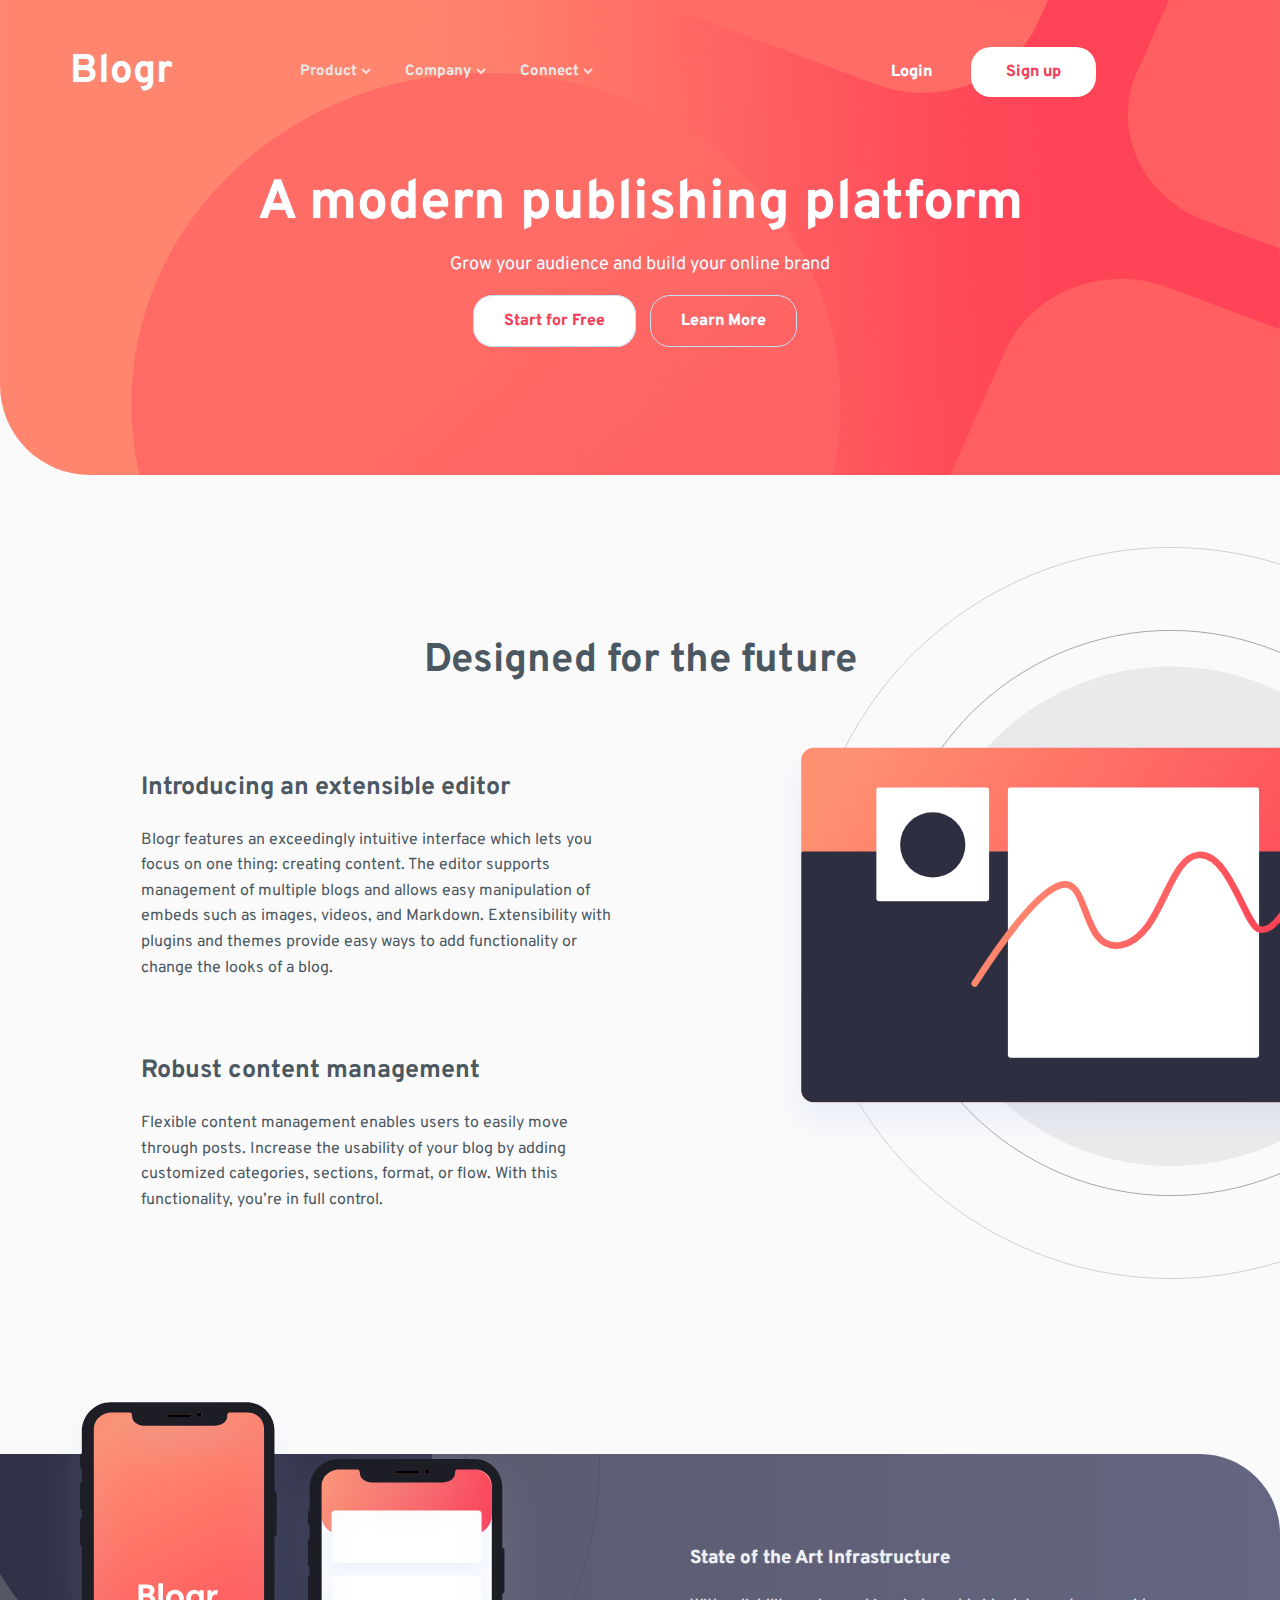
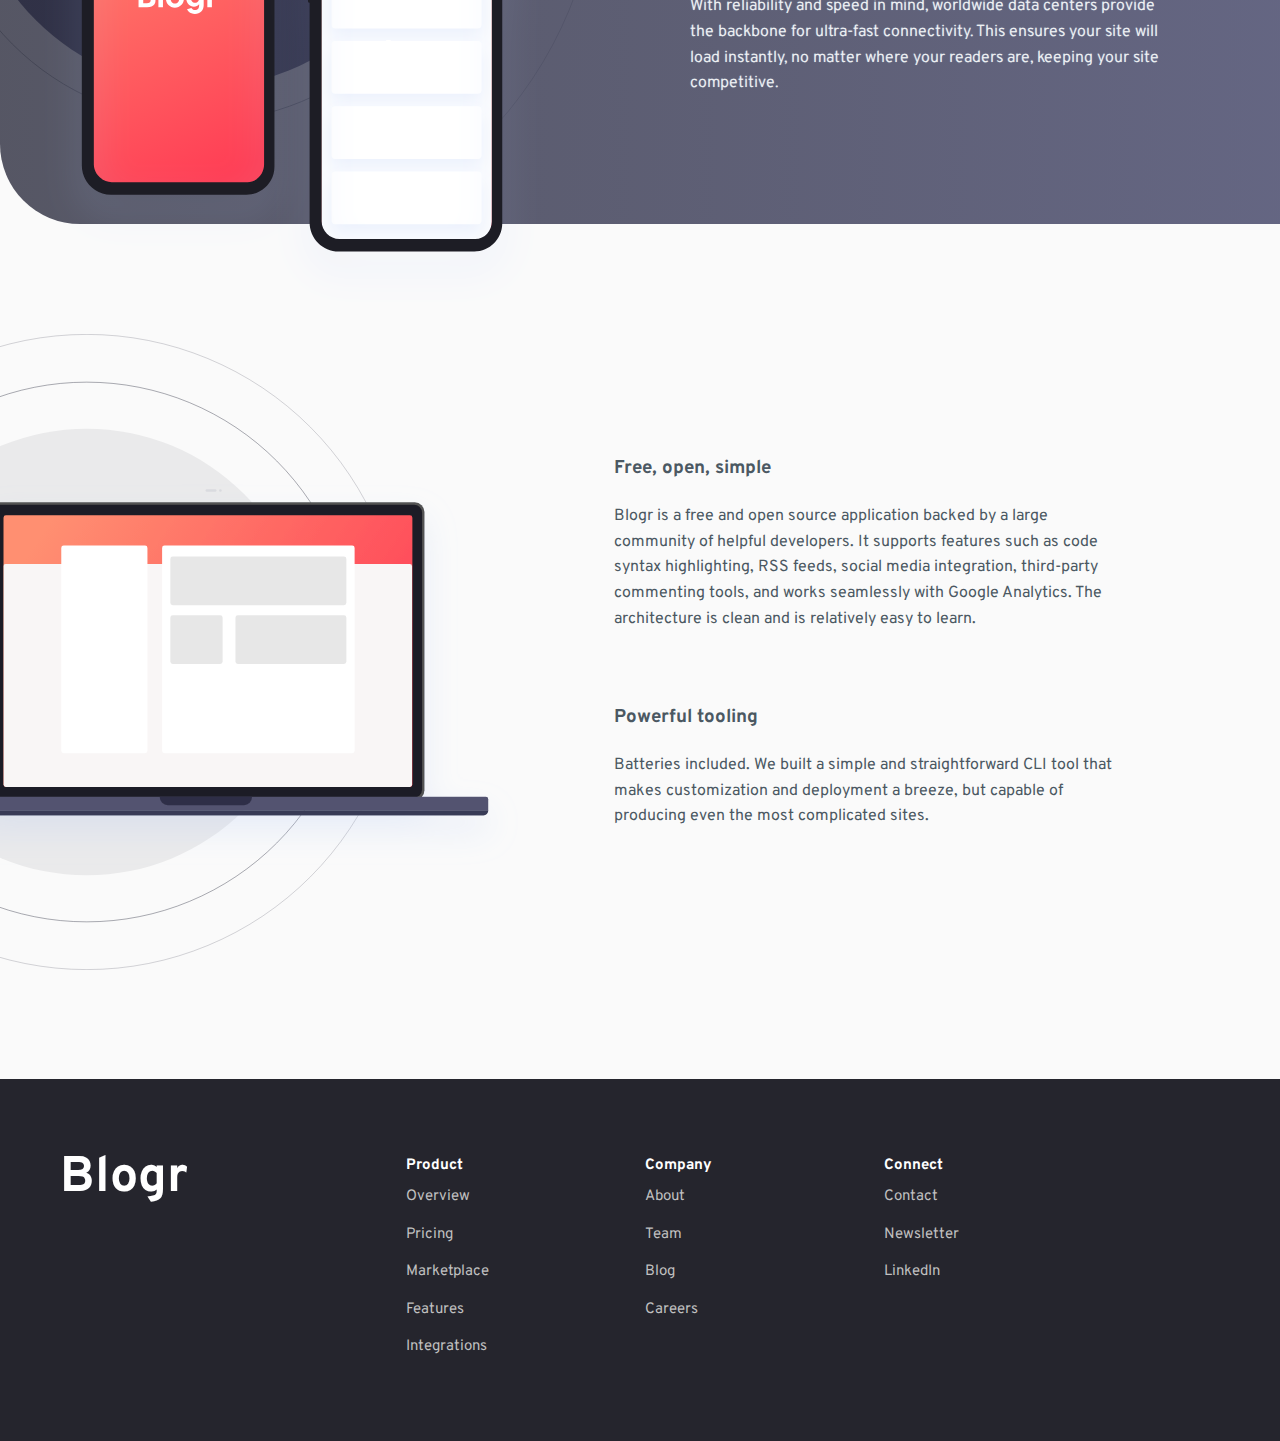
==== index.html @ d21090df "Initial commit" ====
<!DOCTYPE html>
<html lang="en">
<head>
    <link rel="stylesheet" href="stylesheet.css">
    <link rel="preconnect" href="https://fonts.gstatic.com">
    <link href="https://fonts.googleapis.com/css2?family=Overpass:wght@300&display=swap"
     rel="stylesheet">
     <script src="script.js" defer></script>
    <meta charset="UTF-8">
    <meta name="viewport" content="width=device-width, initial-scale=1.0">
    <meta http-equiv="X-UA-Compatible" content="ie=edge">
    <title>Frontend Mentor | [Blogr]</title>
</head>
<body>
    <header>
        <div class="navbar">
            <div class="blogname">Blogr</div>
            <a class="toggle-button">
                <span></span>
                <span></span>
                <span></span>
            </a>
            <!--<img alt="opening menu icon" src="gallery/menu symbol.png"
             class="open-menu" width=80 height=80>
            <img alt="opening menu icon" src="gallery/close-menu bar.png"
             id="close" width=80 height=80>-->
             <div class="nav-logs">
                <nav id="dropdown-mob">
                    <div class="dropdown">
                        <div class="dropbtn">Product
                            <img class="imgrot1" src="gallery/icon-arrow-light.svg">
                            <img class="imgrot2" src="gallery/icon-arrow-dark.svg">
                        </div>
                        <div class="dropdown-content">
                            <a href="#" class="two">Overview</a>
                            <a href="#">Pricing</a>
                            <a href="#">Marketplace</a>
                            <a href="#">Features</a>
                            <a href="#" class="one">Integrations</a>
                        </div>
                    </div>
                    <div class="dropdown">
                        <div class="dropbtn">Company
                            <img class="imgrot1" src="gallery/icon-arrow-light.svg">
                            <img class="imgrot2" src="gallery/icon-arrow-dark.svg">
                        </div>
                        <div class="dropdown-content">
                            <a href="#" class="two">About</a>
                            <a href="#">Team</a>
                            <a href="#">Blog</a>
                            <a href="#" class="one">Careers</a>
                        </div>
                    </div>
                    <div class="dropdown">
                        <div class="dropbtn">Connect
                            <img class="imgrot1" src="gallery/icon-arrow-light.svg">
                            <img class="imgrot2" src="gallery/icon-arrow-dark.svg">
                        </div>
                        <div class="dropdown-content">
                            <a href="#" class="two">Contact</a>
                            <a href="#">Newsletter</a>
                            <a href="#" class="one">LinkedIn</a>
                        </div>
                    </div>
                </nav>
                <div id="dropdown-mob" class="logs">
                    <a id="login" href="#" id="signup">Login</a>
                    <a id="signup" href="#">Sign up</a>
                </div>
        </div>
        </div>
        <div class="expl">
            <h1>A modern </h1> <h1>publishing platform</h1>
            <p>Grow your audience and build your online brand</p>
        </div>
        <div class="concern">
            <a class="left" href="#">Start for Free</a>
            <a class="right" href="#">Learn More</a>
        </div>
    </header>
    <main>
       <section class="sec-one">
            <h2>Designed for the future</h2>
            <div class="body">
                <div class="right">
                    <img id="desktop" alt="illustration editor photo"
                    src="gallery/illustration-editor-desktop.svg">
                    <img id="phone" alt="illustration editor photo"
                        src="gallery/illustration-editor-mobile.svg">
                </div>
                <div class="left">
                    <h3>Introducing an extensible editor</h3>
                    <p>Blogr features an exceedingly intuitive interface which lets
                        you focus on one thing: creating content. The editor 
                        supports management of multiple blogs and allows easy 
                        manipulation of embeds such as images, videos, and 
                        Markdown. Extensibility with plugins and themes provide 
                        easy ways to add functionality or change the looks of a 
                        blog.
                    </p>
                    <h3>Robust content management</h3>
                    <p>Flexible content management enables users to easily move 
                        through posts. Increase the usability of your blog by 
                        adding customized categories, sections, format, or flow.
                        With this functionality, you’re in full control.
                    </p>
                </div>
                <div style="clear:both"></div>
            </div>
        </section>

        <section class="sec-background">
        <div class="sec-two">
            <div class="left" >
                <img src="gallery/illustration-phones.svg" 
                alt="phone images">
            </div>
            <div class="right">
                <h3>State of the Art Infrastructure</h3>
                <p>With reliability and speed in mind, worldwide data centers 
                    provide the backbone for ultra-fast connectivity. 
                    This ensures your site will load instantly, no matter where your 
                    readers are, keeping your site competitive.
                </p>
            </div>
        </div>
        </section>

        <section class="sec-three">
            <h2></h2>
            <div class="body">
                <div class="left">
                        <img id="desktop" alt="illustration photo"
                        src="gallery/illustration-laptop-desktop.svg">
                        <img id="mobile" alt="illustration photo"
                        src="gallery/illustration-laptop-mobile.svg">
                </div>
                <div class="right">
                    <h3>Free, open, simple</h3>
                    <p>Blogr is a free and open source application backed by a large
                        community of helpful developers. It supports features such
                        as code syntax highlighting, RSS feeds, social media 
                        integration, third-party commenting tools, and works seamlessly 
                        with Google Analytics. The architecture is clean and is 
                        relatively easy to learn.
                    </p><br><br>
                    <h3>Powerful tooling</h3>
                    <p>Batteries included. We built a simple and straightforward CLI 
                        tool that makes customization and deployment a breeze, but 
                        capable of producing even the most complicated sites.
                    </p>
                </div>
            </div>
        </section>
    </main>
    <footer>
        <div class="blogname">Blogr</div>
        <div class="nav">
            <div class="left">
                <h4>Product</h4>
                <ul>
                    <a href="#"><li>Overview</li></a>
                    <a href="#"><li>Pricing</li></a>
                    <a href="#"><li>Marketplace</li></a>
                    <a href="#"><li>Features</li></a>
                    <a href="#"><li>Integrations</li></a>
                </ul>
            </div>
            <div class="middle">
                <h4>Company</h4>
                <ul>
                    <a href="#"><li>About</li></a>
                    <a href="#"><li>Team</li></a>
                    <a href="#"><li>Blog</li></a>
                    <a href="#"><li>Careers</li></a>
                </ul>
            </div>
            <div class="right">
                <h4>Connect</h4>
                <ul>
                    <a href="#"><li>Contact</li></a>
                    <a href="#"><li>Newsletter</li></a>
                    <a href="#"><li>LinkedIn</li></a>
                </ul>
            </div>
        </div>
    </footer>
</body>
</html>
---- stylesheet.css ----
@import url('https://fonts.googleapis.com/css2?family=Overpass:wght@300&display=swap');


/*all document especially desktop type*/

/*general style*/
*{
    box-sizing: border-box;
    padding: 0;
    margin: 0;
    overflow: visible
}
a{
    text-decoration: none;
    color: white;
}
body{
    font-family: 'Overpass', sans-serif;
    color: hsl(207, 13%, 34%);
    font-size: 16px;
    line-height: 1.6;
    width: 100%;
    background:#fafafa;
}
ul {
    list-style-type: none;
}
h1, h2{
    font-weight: 700;
    line-height: 1.3;
    margin: 10px 0;
}

/*header style--destkop*/
header {
    background: url(gallery/Background_top.png);
    background-size: 100% 100%;
    background-repeat: no-repeat;
    color: hsl(0, 0%, 100%);
    border-radius: 0 0 0 90px;
    font-weight: 700;
    padding: 40px;
    text-shadow: 0px 0.4px 1px hsl(208, 49%, 80%);
}
.navbar{
    display: grid;
    grid-template-columns: 20% 80%;
    justify-content: space-between;
}
    .navbar .blogname{
        font-weight: 700;
        font-size: 40px;
        margin-left:30px;
    }

    .navbar .nav-logs{
        display: grid;
        grid-template-columns: 60% 40%;
        justify-content: space-between;
    }
    .navbar .logs{
        margin-top: 20px;
        width: fit-content;
        height: fit-content;
    }
    .navbar .logs a{
        border-radius: 20px;
        border-radius: 20px;
        padding: 15px 35px;
    }
    .navbar .logs #signup{
        color: hsl(353, 100%, 62%);
        background: hsl(0, 0%, 100%);
    }
    .navbar .logs #signup:hover {
        color: hsl(0, 0%, 100%);
        background:#fe7c86;
    }
    /*drop down of header nav */
    .dropbtn {
        color: rgb(233, 233, 233);
        padding: 20px 10px 0 10px;
        font-size: 15px;
        border: none;
        cursor: pointer;
        font-family: 'Overpass', sans-serif;
      }
      .dropdown:hover{
          text-decoration: underline 2px white;
       }
      .dropdown {
        position: relative;
        display: inline-block;
        text-shadow: none;
        padding: 0 0 30px 10px;
      }
      .dropbtn .imgrot1{
          display: inline;
      }
      .dropbtn .imgrot2{
          display: none;
      }
      .dropdown .one{
          padding-bottom: 20px;
      }
      .dropdown .two{
          padding-top: 20px;
      }
      .dropdown-content {
        font-family: 'Overpass', sans-serif;
        display: none;
        position: absolute;
        font-size: 15px;
        background-color: #f9f9f9;
        width: 150px;
        border-radius: 3px;
        box-shadow: 0px 8px 16px 0px rgba(0,0,0,0.2);
        z-index: 1;
      }
      .dropdown-content a {
        color: hsl(208, 49%, 24%);
        padding: 0 30px;
        text-decoration: none;
        display: block;
      }
      .dropdown-content a:hover {
          border-radius: 3px;
          font-weight: 700;
          color: black;
        }
      .dropdown:hover .dropdown-content {
        display: block;
      }
      .dropdown:hover .imgrot1{
          transform: rotate(180deg);
          display: inline;
      }

      /*code of toogle-button*/
    .toggle-button{
        position: absolute;
        top: 2.5rem;
        right: 2rem;
        width: 40px;
        height: 25px;
        display: none;
        flex-direction: column;
        justify-content: space-between;
    }
    .toggle-button span{
        width: 100%;
        height: 3px;
        background: white;
        border-radius: 10px;
    }

      /*continous of header style*/
      .expl{
          text-align: center;
          margin-top: 55px;
      }
    header .expl h1{
        font-size: 55px;
        font-weight: bold;
        padding: 10px 0;
        display: inline;
    }
    header .expl p{
        font-weight: 300;
        font-size: 18px;
        padding: 10px 0;
    }
    header .concern {
        text-align: center;
        margin-bottom: 100px;
        margin-top:20px;
    }
    header .concern .left{
        color:  hsl(353, 100%, 62%);
        padding: 15px 30px;
        border-radius: 20px;
        background: hsl(0, 0%, 100%);
        border: hsl(208, 76%, 87%) 1px solid;
    }
    header .concern .right{
        color: hsl(0, 0%, 100%);
        padding: 15px 30px;
        border-radius: 20px;
        background: transparent;
        margin: 20px 10px;
        border: hsl(208, 76%, 87%) 1px solid;
    }
    header .concern .left:hover{
      color: hsl(0, 0%, 100%);
      background:#fe7c86;
    }
    header .concern .right:hover{
      color:#fe7c86;
      background: hsl(0, 0%, 100%);
    }
    header .navbar img{
        display: none;
    }


    /*main part--desktop*/

    main{
        font-size: 16px;
        background-color:#fafafa;
    }

    /*section one style desktop*/

    .sec-one {
        margin: 0 auto 50px auto;
    }
    .sec-one h2{
        text-align: center;
        font-size: 40px;
        position: relative;
        top:150px;
    }
    .sec-one .body{
        overflow: hidden;
    }
    .sec-one .left{
        width: 60%;
        float: left;
        padding: 11%;
        margin: 60px auto auto auto;
    }
    .sec-one .left h3{
        font-size: 25px;
        padding: 20px 0; 
    }
    .sec-one .left p{
        padding-bottom: 50px;
    }
    .sec-one .right{
        width:40%;
        float: right;
    }
    .sec-one .right #phone{
        display: none;
    }
    .sec-one .right #desktop{
        width: 150%;
    }


    /*section two desktop*/

    .sec-background{
        background: url(gallery/bg-pattern-circles.svg) no-repeat left bottom;
        background-size:800px;
        background-position-x: -200px;
        background-position-y: -400px;
        border-radius: 0 80px 0 80px;
    }
    .sec-two{
        display: grid;
        grid-template-columns: 50% 50%;
        background:linear-gradient(90deg, hsl(237, 17%, 21%, 0.8), hsl(237, 23%, 32%,0.8)) ;
        color: rgb(241, 241, 241);
        text-shadow: 0px 0.4px 1px hsl(208, 49%, 80%);
        height: 370px;
        border-radius: 0 80px 0 80px;
    }
    .sec-two .left{
        margin: 0 auto;
    }
    .sec-two .right{
        margin: 50px auto;
        padding: 30px 100px 30px 50px;
    }
    .sec-two .right h3{
        padding: 10px 10px 10px 0;
    }
    .sec-two .right p{
        padding: 10px 10px 10px 0;
        font-weight: 300;
    }
    .sec-two .left img{
        width: 90%;
        min-width: 300px;
        position: relative;
        top:-70px;
    }
    
    /*main section three*/
    /*desktop*/

    .sec-three .body{
        display: grid;
        grid-template-columns: 30% 60%;
        z-index: 0;
        padding: 100px 0;
    }    
    .sec-three h3{
        padding:20px 0;
        font-weight: 700;
    }
    .sec-three .right{
        margin: 8% 25%;
        padding: 5%;
        width: 75%;
        z-index: 1;
    }
    .sec-three .left #desktop{
        position: relative;
        left: -230px;
        width:205%;
        min-width: 650px;
    }
    .sec-three .left #mobile{
        display: none;
    }


    /*footer style on desktop version*/
    footer{
        background: hsl(240, 10%, 16%);
        color: white;
        display: grid;
        grid-template-columns: 20% 70%;
        text-align: left;
    }

    footer .blogname{
        font-size:50px;
        font-weight:700 ;
        padding:30px;
        margin:30px;
    }     
    footer .nav{
        display: grid;
        grid-template-columns: 30% 30% 30%;
        margin: 50px;
    }   
    footer .nav div{
        padding: 25px 100px;
        font-size:15px;
    }
    footer .nav a{
        color: rgb(192, 192, 192);
        line-height: 2.5em;
    }

    footer .nav a:hover{
        text-decoration: underline;
    }


/*for tablets*/

@media only screen and (max-width: 850px){
header .navbar {
    display: block;
}
header .navbar nav{
    margin-left: 15px;
}
header .logs{
    margin-left: 0px;
}

/*section one tablet respone*/
.sec-one {
    margin:120px auto 50px auto;
}
.sec-one h2{
    font-size: 35px;
    position: relative;
    top:0px;
}
.sec-one .body{
    text-align: center;
}
.sec-one .left, .sec-one .right{
    width: 100%;
}
.sec-one .right #phone{
    display: block;
    width: 80%;
    margin: 10% 10% 0 10%;
}
.sec-one .right #desktop{
    display: none;
}

/*850px main section two reaction*/

.sec-two{
    display: grid;
    grid-template-columns: 30% 70%;
    height: fit-content;
}
.sec-two .right{
    margin: 30px auto;
    padding: 30px 30px 30px 160px;
    text-align: center;
}
.sec-two .left img{
    width: 100%;
}

/*850px main section three reaction*/
.sec-three .body{
    display: block;
    padding: 100px 0;
}    
.sec-three h3{
    padding:20px 0;
    font-weight: 700;
}
.sec-three .right{
    margin:0 100px;
    padding: 20px 36px;
    text-align: center;
    z-index: 1;
}
.sec-three .left #desktop{
    display: none;
}
.sec-three .left #mobile{
    display:inline-block;
    position: relative;
    width: 99%;
}
}

@media only screen and (max-width: 700px){
    .navbar .nav-logs{
        display: flex;
        flex-direction: column;
    }
}


@media only screen and (max-width: 500px){
    
    header {
        background: url(gallery/mobile\ background.png);
        background-size: cover;
        background-repeat: no-repeat;
        background-clip: border-box;
        padding: 20px 40px;
        text-shadow: 0px 0.4px 1px hsl(208, 49%, 80%);
    }
    .navbar{
        display: block;
    }
    .navbar .blogname{
        margin: 0px;

    }
    .toggle-button{
        display: flex;
    }


    /*remember to bring back in block here*/
    header{
        padding: 25px;
        width: 100%;
    }
    .navbar .nav-logs{
        display: none;
        flex-direction: column;
        width: 85%;
        background: white;
        color: black;
        margin: auto 40px;
        padding: 0px;
        justify-content: space-around;
        border-radius: 8px;
        position: relative;
        top: 30px;
        box-shadow: 0px 8px 16px 0px rgba(0,0,0,0.2);
        position: absolute;
        left:-12px;
        top:100px;
    }
    .nav-logs nav{
        display: flex;
        flex-direction: column;
        text-align: center;
        width: 100%;
        position: relative;
        left: -15px;
        margin: 0 auto;
    }
    .navbar .logs{
        padding: 20px 0px;
        display: flex;
        flex-direction: column;
        margin: 10px auto;
    }
    .navbar .logs a{
        border-radius: 40px;
        padding: 12px 35px;
        width: 150px;
        text-align: center;
        margin-top: 30px;
        color: black;
    }
    .navbar{
        display: flex;
        flex-direction: column;
        width: 100%;
    }
    .navbar .logs #signup{
        color: hsl(0, 0%, 100%);
        background: linear-gradient(90deg, #ff815b, hsl(353, 100%, 62%));
    }
    .navbar .logs #signup:hover {
        color: hsl(0, 0%, 100%);
        background:#fe7c86;
    }

    .dropdown:hover .imgrot2{
        transform: rotate(180deg);
    }
    .dropdow:hover{
        color: rgb(66, 66, 66);
    }

    .dropbtn .imgrot1{
        display: none;
    }
    .dropbtn .imgrot2{
        display: inline;
    }
    .dropdown-content {
        font-family: 'Overpass', sans-serif;
        display: none;
        position: relative;
        font-size: 15px;
        background-color: rgb(233, 233, 233);
        width: 90%;
        border-radius: 3px;
        z-index: 1;
        left: 20px;
        box-shadow: none;
        box-shadow: 0px 2px 2px 0px rgba(0,0,0,0.2);
    }
    .dropdown-content a{
        padding: 8px 5px;
    }
    .dropdown:hover{
        text-decoration: none;
     }
     .dropdown {
        position: relative;
        display: inline-block;
        text-shadow: none;
        padding: 3px 0;
     }


    header .expl{
        margin-top: 100px;
    }
    header .expl h1{
        font-size: 30px;
        font-weight: bold;
        padding: 10px 0;
        display: block;
        line-height: 20px;
    }
    header .expl p{
        font-size: 15px;
        padding: 10px 0;
}
header .concern{
    margin-bottom: 100px;
    margin-top:20px;
}
header .concern .left{
    padding: 10px 15px;
    border-radius: 20px;
}
header .concern .right{
    padding: 10px 17px;
    border-radius: 20px;
}
header .navbar #open{
    display: inline;
    position: relative;
    top: -74px;
    left:230px;
}
/*.navbar .open-menu:hover .logs{
    display: block;
}

.toogle-button{
    display: flex;
}
#open:hover #dropdown-mob{


}*/

    /*section one--mobile version*/

    .sec-background{
        background: url(gallery/bg-pattern-circles.svg) no-repeat left bottom;
        background-size:550px;
        background-position-x: -100px;
        background-position-y: -200px;
        border-radius: 0 80px 0 80px;
    }
    .sec-one {
        margin: 100px auto 100px auto;
    }
    .sec-one h2{
        font-size: 30px;
        position: relative;
        top: 0;
    }
    .sec-one .body{
        overflow: hidden;
        text-align: center;
    }
    .sec-one .left{
        width: 100%;
        padding: 38px;
    }
    .sec-one .left h3{
        font-size: 25px;
    }
    .sec-one .right{
        width:100%;
    }
    .sec-one .right #phone{
        display: block;
        position: relative;
        left: 5px;
        top: 50px;
    }
    .sec-one .right #desktop{
        display: none;
    }
    /*section two desktop*/

    .sec-two{
        display: block;
        height: fit-content;
        text-align: center;
    }

    .sec-two .right{
        margin: 20px 0;
        padding:0 10px 0 30px;
        position: relative;
        top:-170px;
    }
    .sec-two .right h3{
        padding: 0 10px 10px 10px;
        font-size:30px;
    }
    .sec-two .right p{
        font-weight: 300;
    }
    .sec-two .left img{
        position: relative;
        top:-170px;
    }

/*section three*/
.sec-three .body{
    display: block;
    padding: 100px 0;
}    
.sec-three h3{
    padding:20px 0;
    font-weight: 700;
}
.sec-three .right{
    margin:0 0 0 45px;
    padding: 20px 0px;
    text-align: center;
    z-index: 1;
}
.sec-three .left #desktop{
    display: none;
}
.sec-three .left #mobile{
    display:inline-block;
    position: relative;
    width: 360px
    
}

/*footer*/
footer{
    display: block;
    text-align: center;
    border-radius: 0 90px 0 0;
}
footer .blogname{
    font-size:30px;
    margin-bottom: 10px;
    padding-bottom: 10px;
}
footer .nav{
    display: block;
    margin: 0px;
}
footer .nav a{
    padding-top: 1px;
    line-height: 1.8em;
}
}
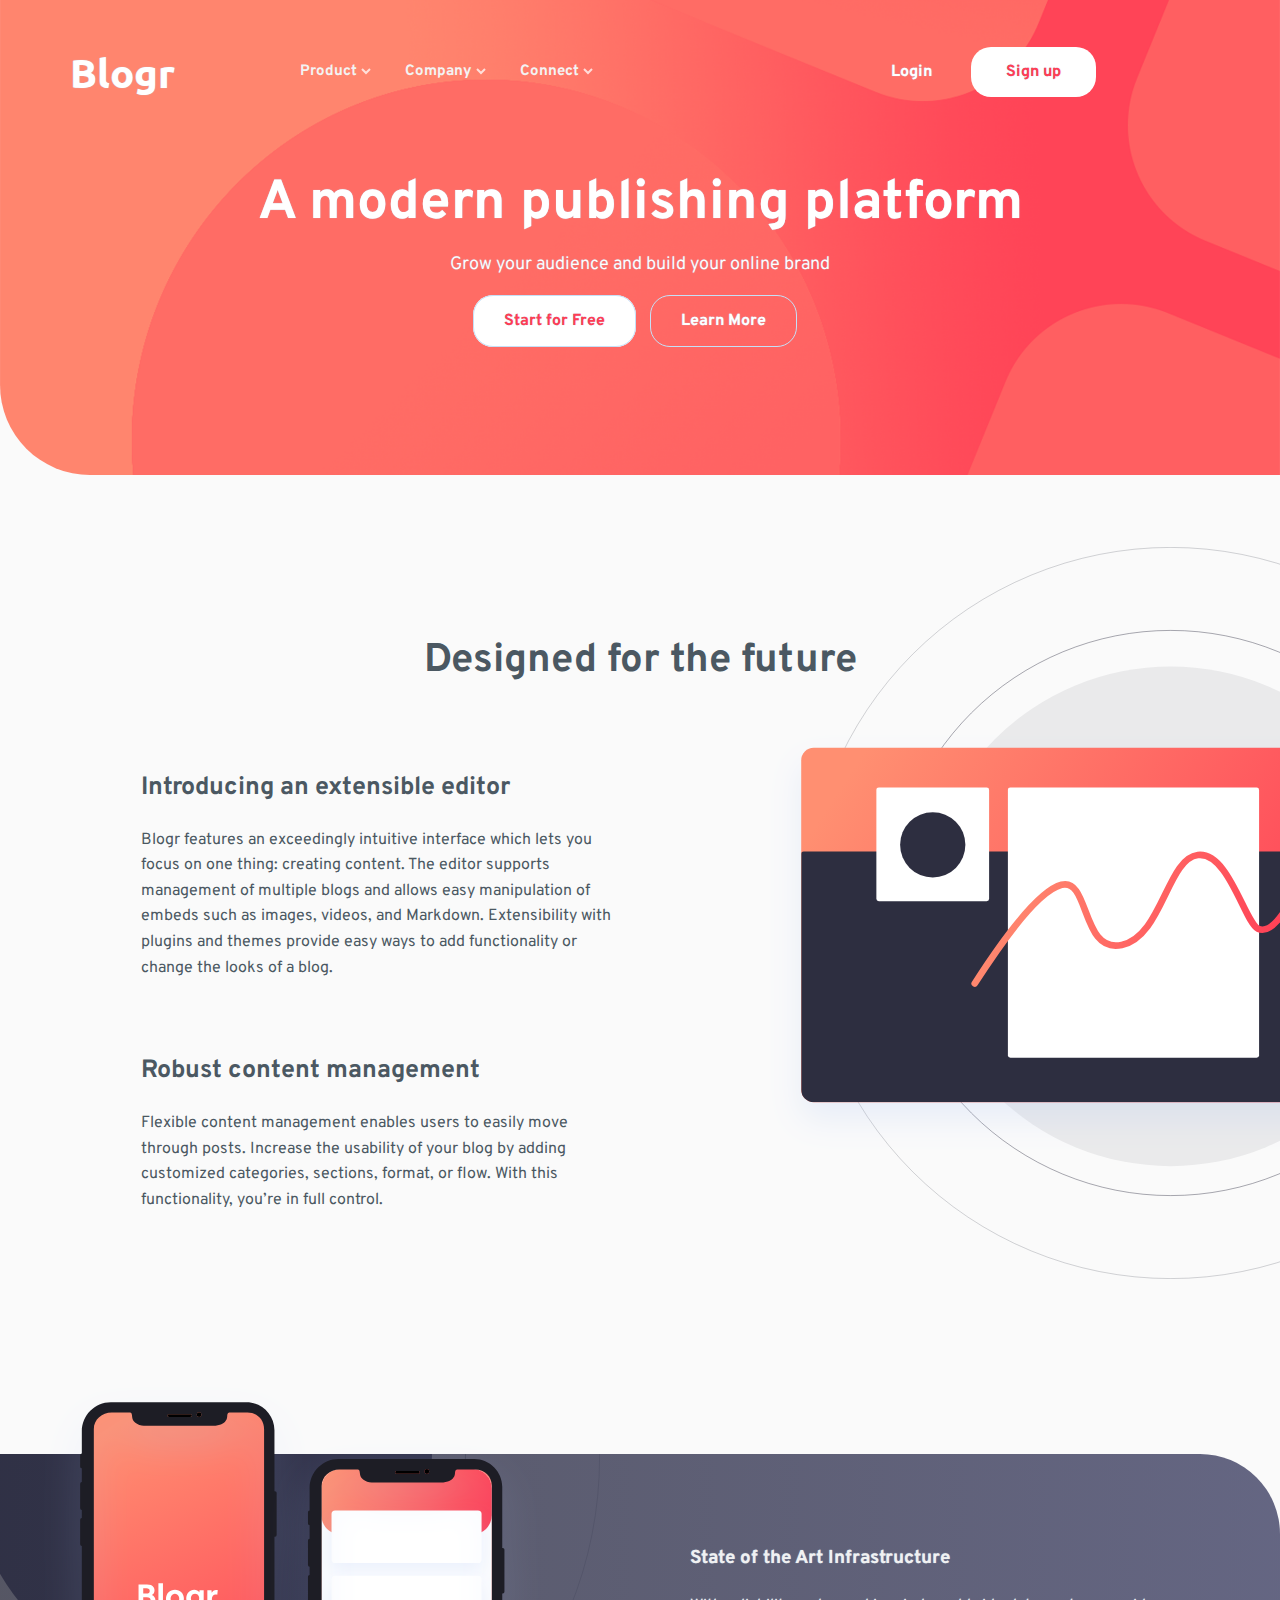
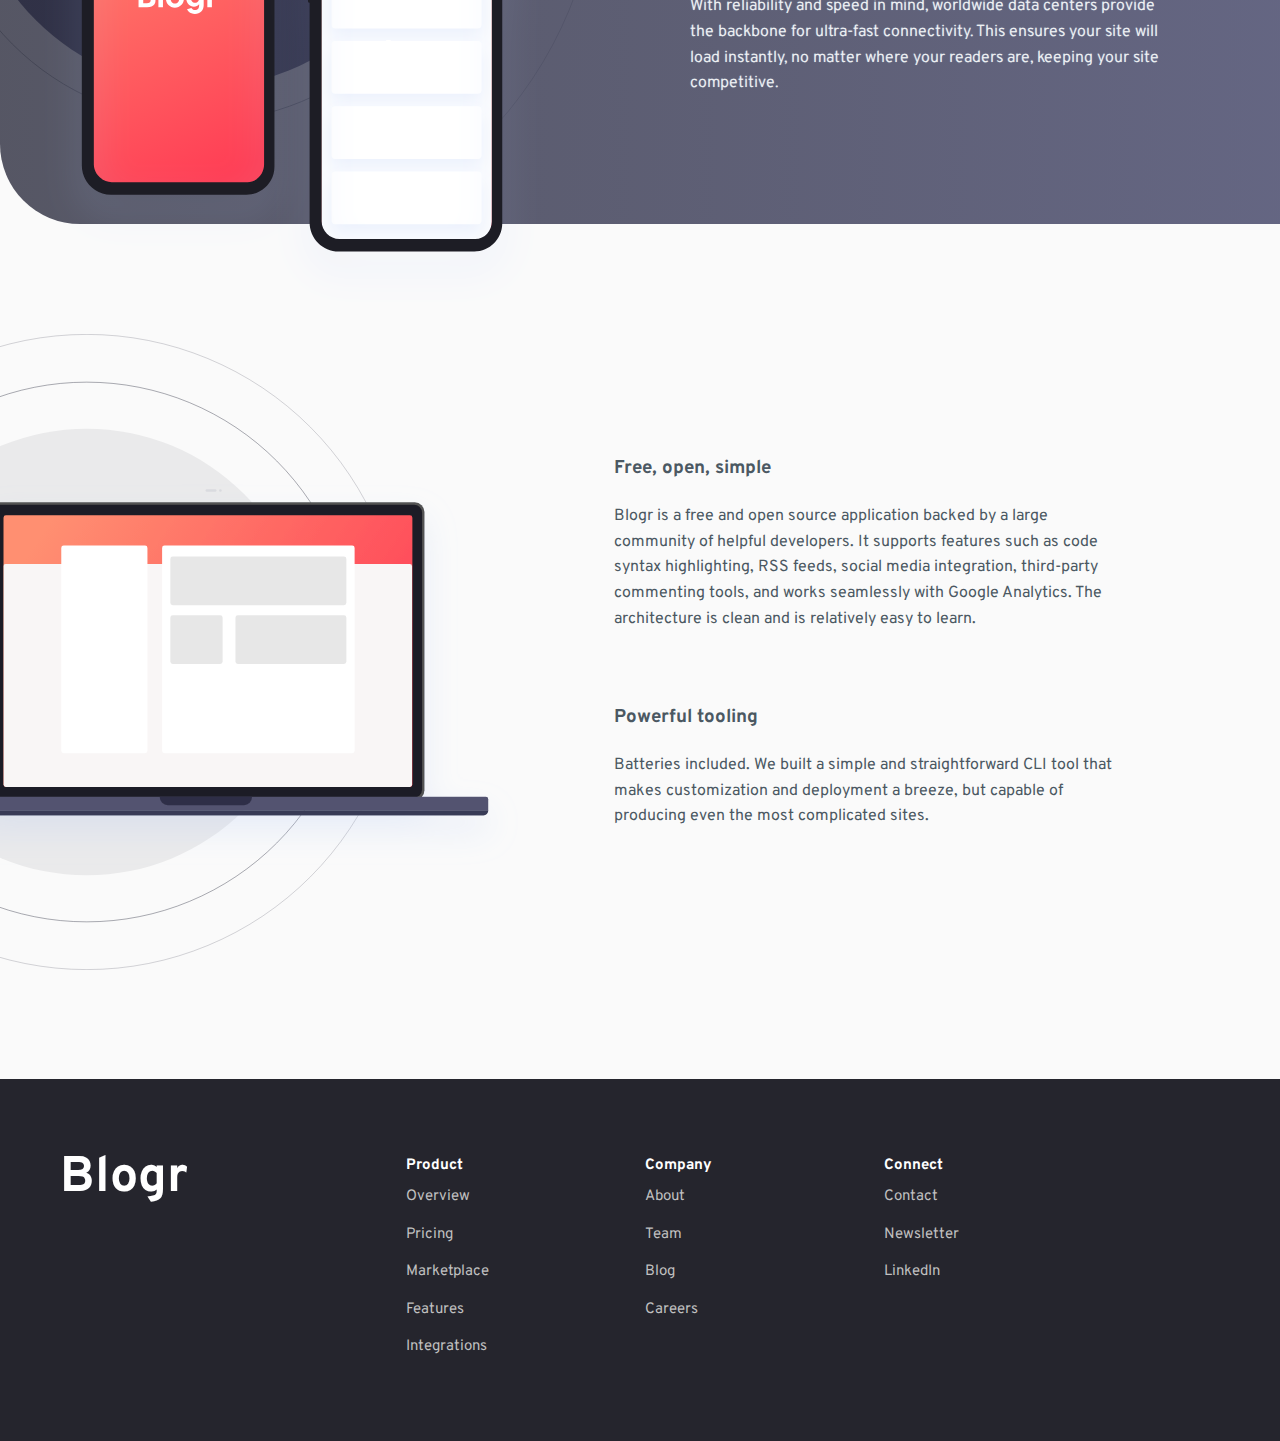
==== commit a3b53a21: "change of fonts" ====
--- a/index.html
+++ b/index.html
@@ -5,6 +5,10 @@
     <link rel="preconnect" href="https://fonts.gstatic.com">
     <link href="https://fonts.googleapis.com/css2?family=Overpass:wght@300&display=swap"
      rel="stylesheet">
+     <link rel="preconnect" href="https://fonts.googleapis.com">
+    <link rel="preconnect" href="https://fonts.gstatic.com" crossorigin>
+    <link href="https://fonts.googleapis.com/css2?family=Ubuntu:wght@300;700&display=swap" 
+    rel="stylesheet">
      <script src="script.js" defer></script>
     <meta charset="UTF-8">
     <meta name="viewport" content="width=device-width, initial-scale=1.0">
--- a/stylesheet.css
+++ b/stylesheet.css
@@ -1,5 +1,5 @@
 @import url('https://fonts.googleapis.com/css2?family=Overpass:wght@300&display=swap');
-
+@import url('https://fonts.googleapis.com/css2?family=Ubuntu:wght@300;700&display=swap');
 
 /*all document especially desktop type*/
 
@@ -34,7 +34,7 @@
 /*header style--destkop*/
 header {
     background: url(gallery/Background_top.png);
-    background-size: 100% 100%;
+    background-size: 100%;
     background-repeat: no-repeat;
     color: hsl(0, 0%, 100%);
     border-radius: 0 0 0 90px;
@@ -51,6 +51,7 @@
         font-weight: 700;
         font-size: 40px;
         margin-left:30px;
+        font-family: 'Ubuntu', sans-serif;
     }
 
     .navbar .nav-logs{
@@ -78,7 +79,7 @@
     }
     /*drop down of header nav */
     .dropbtn {
-        color: rgb(233, 233, 233);
+        color: rgb(243, 243, 243);
         padding: 20px 10px 0 10px;
         font-size: 15px;
         border: none;
@@ -482,6 +483,9 @@
         left:-12px;
         top:100px;
     }
+    .toggle-button: .nav-logs{
+        display: flex;
+    }
     .nav-logs nav{
         display: flex;
         flex-direction: column;
@@ -490,6 +494,16 @@
         position: relative;
         left: -15px;
         margin: 0 auto;
+    }
+    .nav-logs nav .dropbtn{
+        color: black;
+    }
+    .nav-logs nav .dropdown-content a{
+        padding: 4px;
+    }
+    .nav-logs nav .dropdown-content{
+        position: relative;
+        left: 15px;
     }
     .navbar .logs{
         padding: 20px 0px;
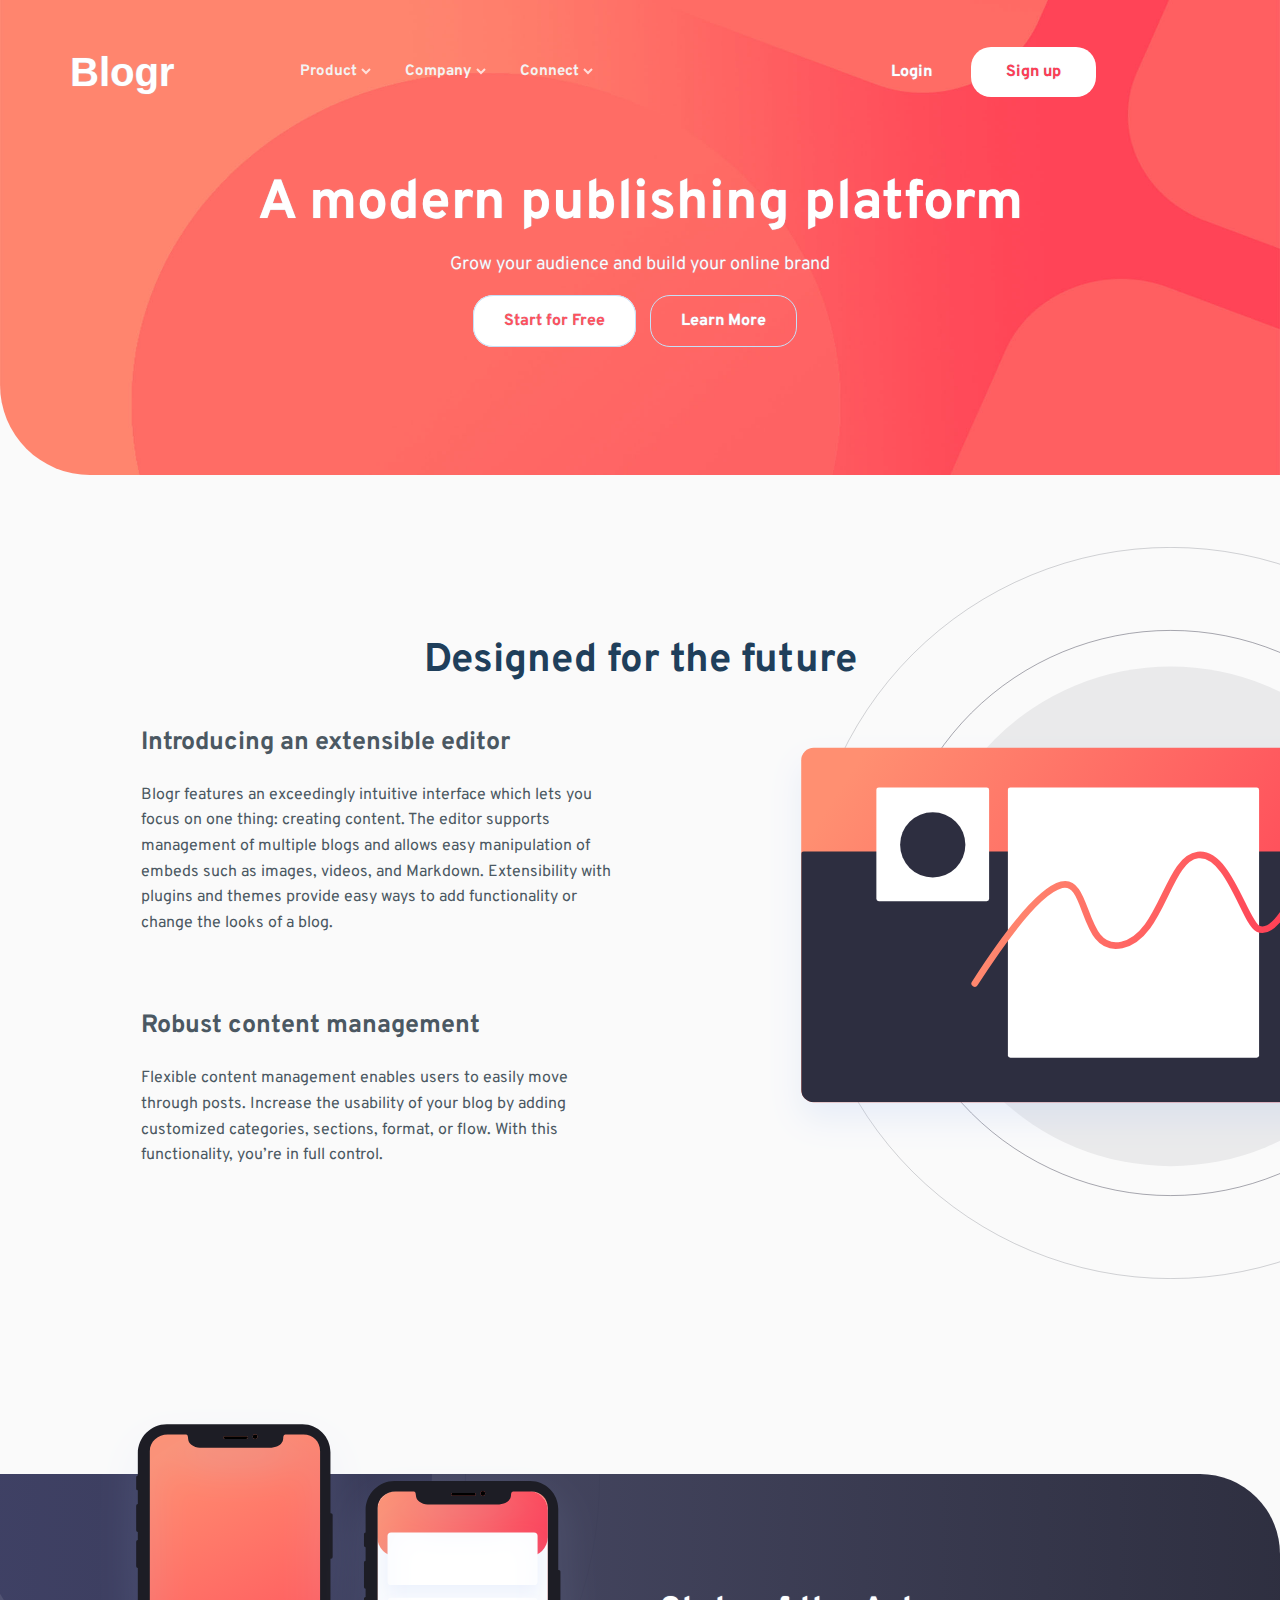
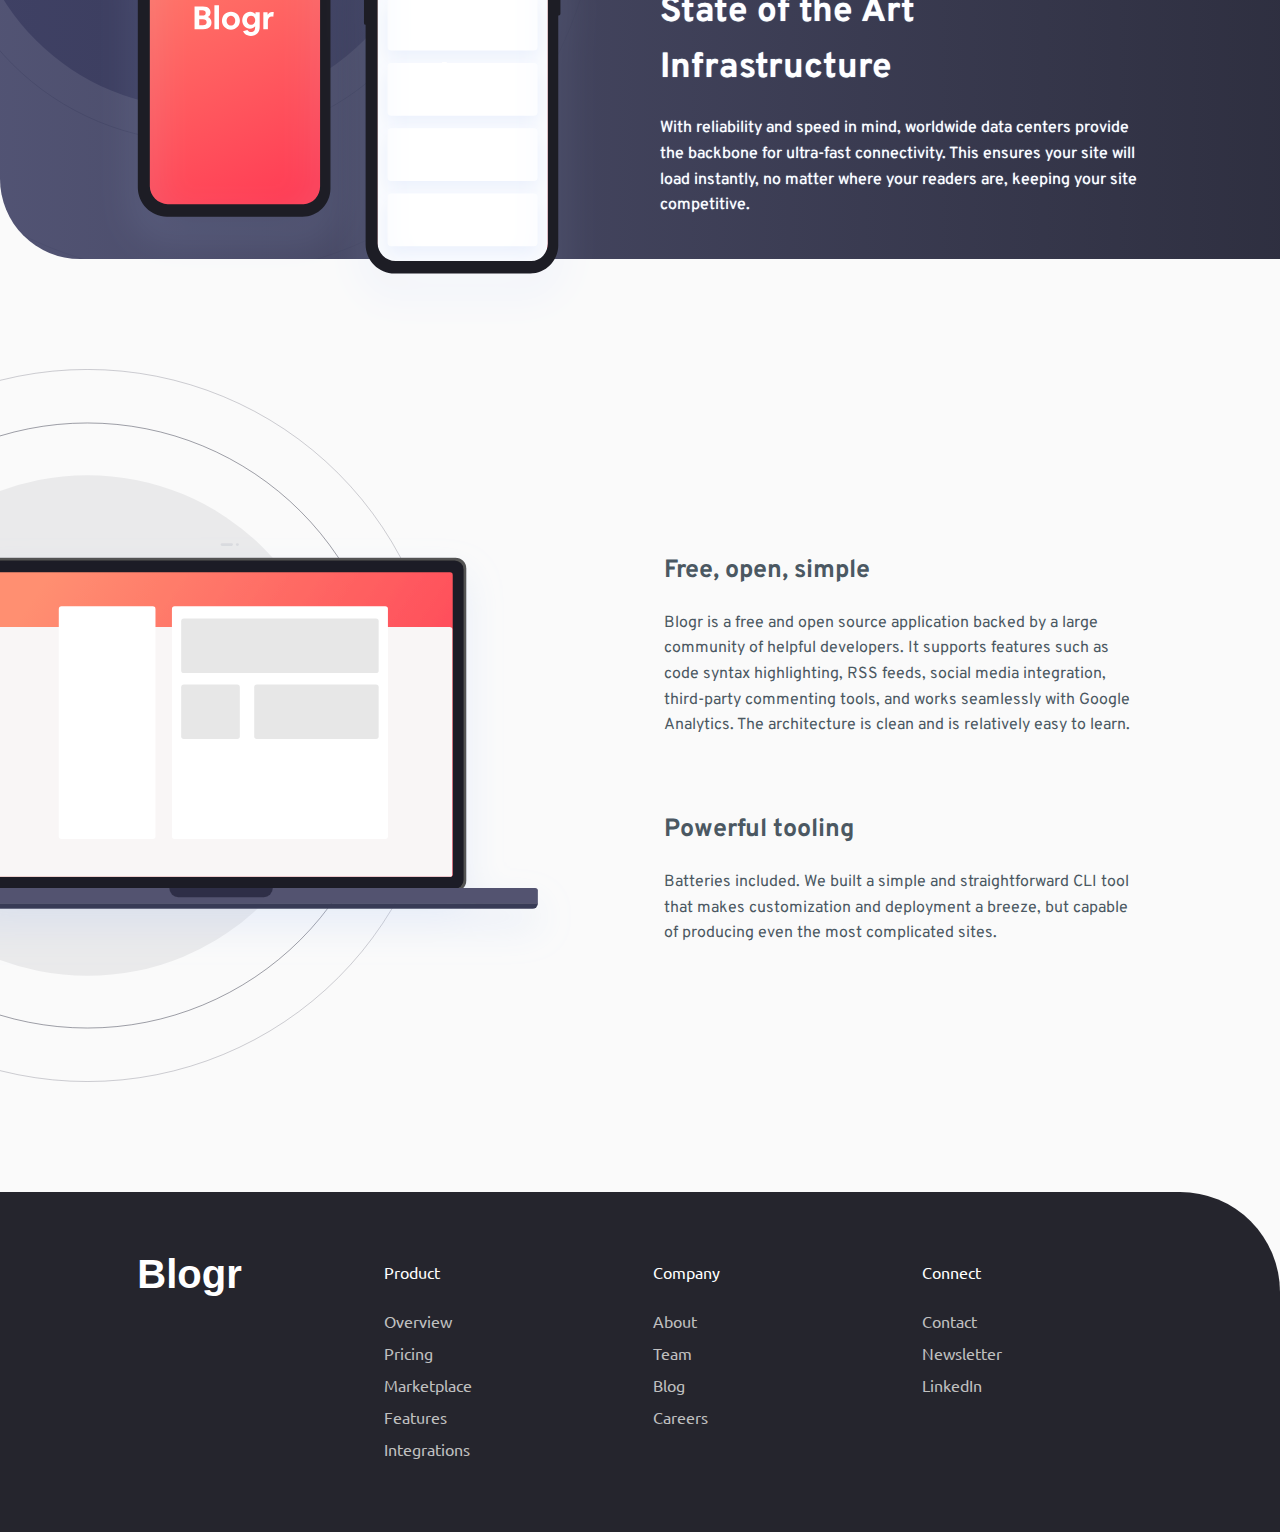
==== commit 428bf3c2: "improve of design" ====
--- a/index.html
+++ b/index.html
@@ -1,6 +1,14 @@
 <!DOCTYPE html>
 <html lang="en">
 <head>
+    <link rel="preconnect" href="https://fonts.googleapis.com">
+    <link rel="preconnect" href="https://fonts.gstatic.com" crossorigin>
+    <link href="https://fonts.googleapis.com/css2?family=Ubuntu:wght@400;500&display=swap"
+     rel="stylesheet">
+    <link rel="preconnect" href="https://fonts.googleapis.com">
+    <link rel="preconnect" href="https://fonts.gstatic.com" crossorigin>
+    <link href="https://fonts.googleapis.com/css2?family=Ubuntu&display=swap" 
+    rel="stylesheet">
     <link rel="stylesheet" href="stylesheet.css">
     <link rel="preconnect" href="https://fonts.gstatic.com">
     <link href="https://fonts.googleapis.com/css2?family=Overpass:wght@300&display=swap"
@@ -19,7 +27,7 @@
     <header>
         <div class="navbar">
             <div class="blogname">Blogr</div>
-            <a class="toggle-button">
+            <a class="toggle-button" onclick="openToggleMenu()">
                 <span></span>
                 <span></span>
                 <span></span>
--- a/stylesheet.css
+++ b/stylesheet.css
@@ -1,5 +1,7 @@
 @import url('https://fonts.googleapis.com/css2?family=Overpass:wght@300&display=swap');
 @import url('https://fonts.googleapis.com/css2?family=Ubuntu:wght@300;700&display=swap');
+@import url('https://fonts.googleapis.com/css2?family=Ubuntu&display=swap');
+@import url('https://fonts.googleapis.com/css2?family=Ubuntu:wght@400;500&display=swap');
 
 /*all document especially desktop type*/
 
@@ -14,7 +16,7 @@
     text-decoration: none;
     color: white;
 }
-body{
+body {
     font-family: 'Overpass', sans-serif;
     color: hsl(207, 13%, 34%);
     font-size: 16px;
@@ -29,12 +31,13 @@
     font-weight: 700;
     line-height: 1.3;
     margin: 10px 0;
+    color: hsl(208, 49%, 24%);
 }
 
 /*header style--destkop*/
 header {
-    background: url(gallery/Background_top.png);
-    background-size: 100%;
+    background: url(gallery/Background_top.jpg);
+    background-size: 100% 100%;
     background-repeat: no-repeat;
     color: hsl(0, 0%, 100%);
     border-radius: 0 0 0 90px;
@@ -51,7 +54,7 @@
         font-weight: 700;
         font-size: 40px;
         margin-left:30px;
-        font-family: 'Ubuntu', sans-serif;
+        font-family: 'Arial', sans-serif;
     }
 
     .navbar .nav-logs{
@@ -165,6 +168,7 @@
         font-weight: bold;
         padding: 10px 0;
         display: inline;
+        color: white;
     }
     header .expl p{
         font-weight: 300;
@@ -177,7 +181,7 @@
         margin-top:20px;
     }
     header .concern .left{
-        color:  hsl(353, 100%, 62%);
+        color:  hsl(356, 100%, 66%);
         padding: 15px 30px;
         border-radius: 20px;
         background: hsl(0, 0%, 100%);
@@ -193,7 +197,7 @@
     }
     header .concern .left:hover{
       color: hsl(0, 0%, 100%);
-      background:#fe7c86;
+      background:hsl(355, 100%, 74%);
     }
     header .concern .right:hover{
       color:#fe7c86;
@@ -228,8 +232,8 @@
     .sec-one .left{
         width: 60%;
         float: left;
-        padding: 11%;
-        margin: 60px auto auto auto;
+        padding: 7.5% 11% 14.5% 11%;
+        margin: 60px auto 20px auto;
     }
     .sec-one .left h3{
         font-size: 25px;
@@ -262,31 +266,33 @@
     .sec-two{
         display: grid;
         grid-template-columns: 50% 50%;
-        background:linear-gradient(90deg, hsl(237, 17%, 21%, 0.8), hsl(237, 23%, 32%,0.8)) ;
-        color: rgb(241, 241, 241);
+        background:linear-gradient(90deg, hsl(237, 23%, 32%, 0.9), hsl(237, 17%, 21% ,0.99)) ;
+        color:white;
         text-shadow: 0px 0.4px 1px hsl(208, 49%, 80%);
-        height: 370px;
+        height: 385px;
         border-radius: 0 80px 0 80px;
+        font-size: 16px;
     }
     .sec-two .left{
-        margin: 0 auto;
+        margin: 0 0 0 100px;
     }
     .sec-two .right{
         margin: 50px auto;
-        padding: 30px 100px 30px 50px;
+        padding: 50px 130px 20px 20px;
     }
     .sec-two .right h3{
         padding: 10px 10px 10px 0;
+        font-size: 35px;
     }
     .sec-two .right p{
         padding: 10px 10px 10px 0;
-        font-weight: 300;
+        font-size: 16px;
     }
     .sec-two .left img{
-        width: 90%;
+        width: 92%;
         min-width: 300px;
         position: relative;
-        top:-70px;
+        top:-68px;
     }
     
     /*main section three*/
@@ -298,20 +304,21 @@
         z-index: 0;
         padding: 100px 0;
     }    
+    .sec-three .right{
+        margin: 8% 20% 8% 30%;
+        padding: 100px 6.5% 0px 6.5%;
+        width: 75%;
+        z-index: 1;
+    }
     .sec-three h3{
         padding:20px 0;
         font-weight: 700;
-    }
-    .sec-three .right{
-        margin: 8% 25%;
-        padding: 5%;
-        width: 75%;
-        z-index: 1;
+        font-size: 25px;
     }
     .sec-three .left #desktop{
         position: relative;
-        left: -230px;
-        width:205%;
+        left: -268px;
+        width:230%;
         min-width: 650px;
     }
     .sec-three .left #mobile{
@@ -324,28 +331,39 @@
         background: hsl(240, 10%, 16%);
         color: white;
         display: grid;
-        grid-template-columns: 20% 70%;
+        grid-template-columns: 30% 70%;
         text-align: left;
+        height: 340px;
+        border-radius: 0 100px 0 0;
     }
 
     footer .blogname{
-        font-size:50px;
+        font-size:40px;
         font-weight:700 ;
-        padding:30px;
-        margin:30px;
+        padding: 23px 50px;
+        margin:27px 55px 15px 50px;
+        font-family: 'Arial', sans-serif;
+        text-align: center;
+        
     }     
     footer .nav{
         display: grid;
         grid-template-columns: 30% 30% 30%;
-        margin: 50px;
+        margin:43px 0 30px 0;
+        font-family: 'Ubuntu', sans-serif;
     }   
     footer .nav div{
-        padding: 25px 100px;
-        font-size:15px;
+        padding: 25px 0px;
+        font-size:16px;
+    }
+    footer .nav h4{
+        font-weight: 400;
+        font-size:16px;
+        padding-bottom: 20px;
     }
     footer .nav a{
         color: rgb(192, 192, 192);
-        line-height: 2.5em;
+        line-height: 2em;
     }
 
     footer .nav a:hover{
@@ -483,9 +501,6 @@
         left:-12px;
         top:100px;
     }
-    .toggle-button: .nav-logs{
-        display: flex;
-    }
     .nav-logs nav{
         display: flex;
         flex-direction: column;
@@ -641,6 +656,7 @@
     .sec-one .left{
         width: 100%;
         padding: 38px;
+        padding-bottom: 100px;
     }
     .sec-one .left h3{
         font-size: 25px;
@@ -678,15 +694,23 @@
     .sec-two .right p{
         font-weight: 300;
     }
+    .sec-two .left{
+        width: 100%;
+        margin: 0 auto;;
+    }
     .sec-two .left img{
         position: relative;
-        top:-170px;
+        top:-180px;
+        width: 100%;
     }
 
 /*section three*/
 .sec-three .body{
     display: block;
-    padding: 100px 0;
+    padding: 100px auto;
+    width: 100%;
+    margin: 0px;
+    font-size: 16px;
 }    
 .sec-three h3{
     padding:20px 0;
@@ -694,9 +718,11 @@
 }
 .sec-three .right{
     margin:0 0 0 45px;
-    padding: 20px 0px;
+    padding: 20px 32px;
     text-align: center;
     z-index: 1;
+    margin: 0px auto;
+    width: 100%;
 }
 .sec-three .left #desktop{
     display: none;
@@ -713,18 +739,22 @@
     display: block;
     text-align: center;
     border-radius: 0 90px 0 0;
+    height: fit-content;
+    padding-top: 30px;
+    padding-bottom: 30px;
 }
 footer .blogname{
-    font-size:30px;
+    font-size:40px;
     margin-bottom: 10px;
     padding-bottom: 10px;
+    margin-right: 50px;
 }
 footer .nav{
     display: block;
-    margin: 0px;
+    margin: 0px auto;
 }
 footer .nav a{
     padding-top: 1px;
-    line-height: 1.8em;
+    line-height: 2em;
 }
 }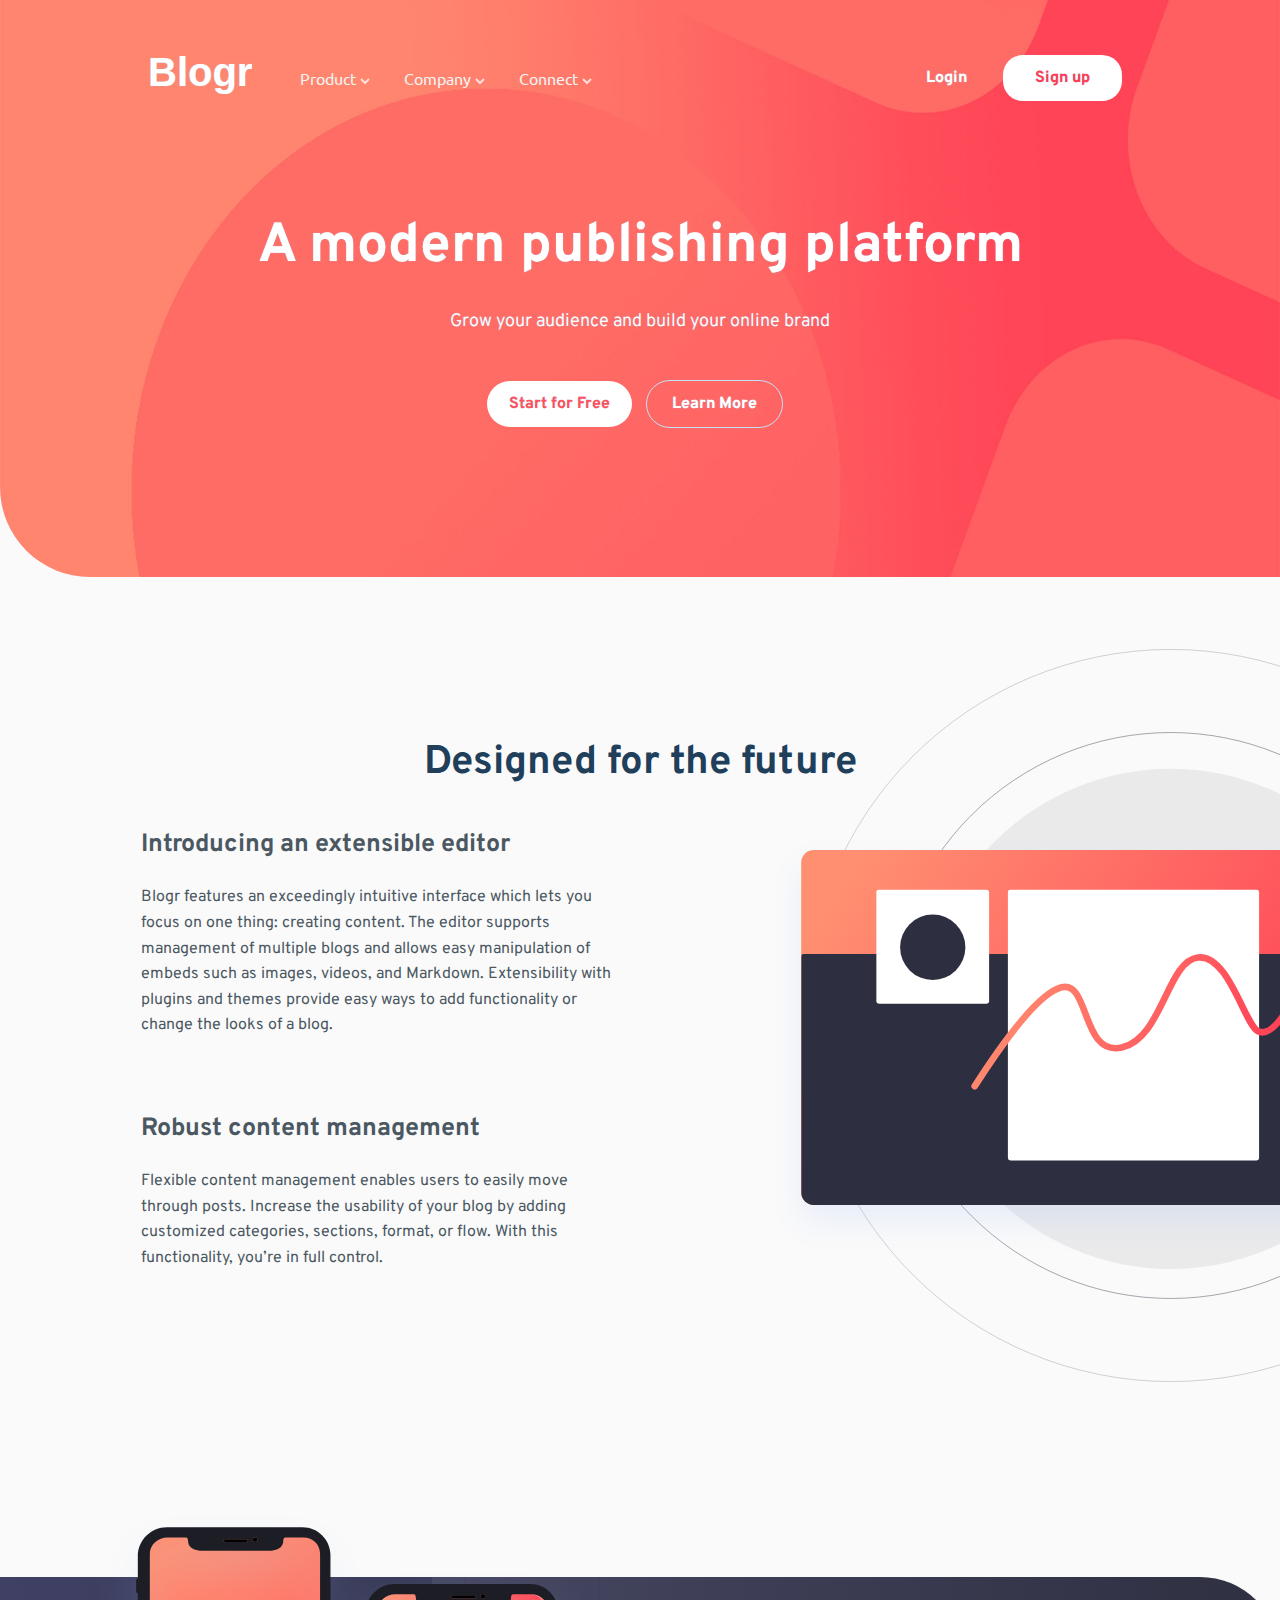
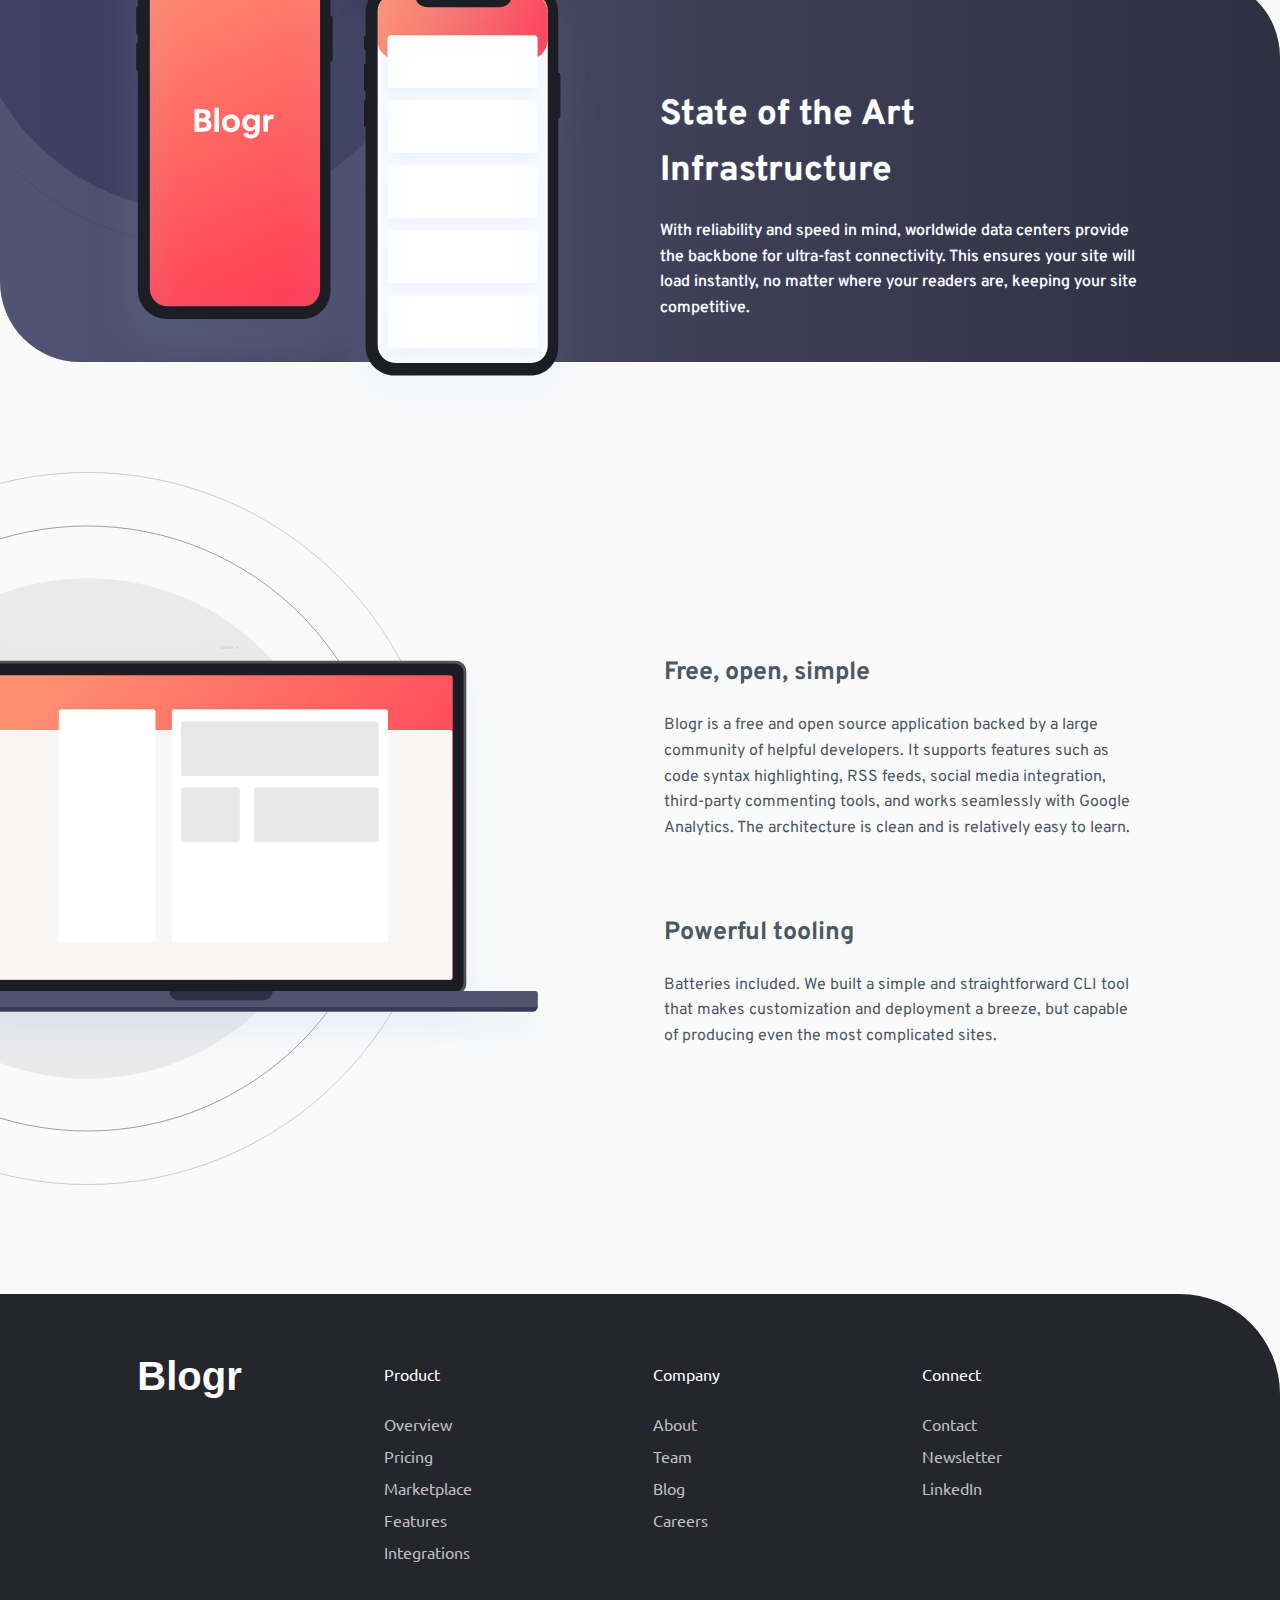
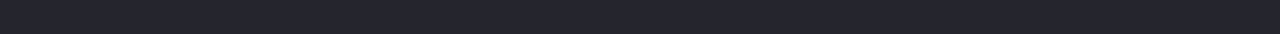
==== commit 066063b3: "active toggle-button" ====
--- a/index.html
+++ b/index.html
@@ -18,6 +18,7 @@
     <link href="https://fonts.googleapis.com/css2?family=Ubuntu:wght@300;700&display=swap" 
     rel="stylesheet">
      <script src="script.js" defer></script>
+     <script src="http://ajax.aspnetcdn.com/ajax/jQuery/jquery-1.12.0.min.js"></script>
     <meta charset="UTF-8">
     <meta name="viewport" content="width=device-width, initial-scale=1.0">
     <meta http-equiv="X-UA-Compatible" content="ie=edge">
@@ -32,11 +33,16 @@
                 <span></span>
                 <span></span>
             </a>
+
+            <a class="close-button" onclick ="closeToggleMenu()">
+                <span class="close-one"></span>
+                <span class="close-two"></span>
+            </a>
             <!--<img alt="opening menu icon" src="gallery/menu symbol.png"
              class="open-menu" width=80 height=80>
             <img alt="opening menu icon" src="gallery/close-menu bar.png"
              id="close" width=80 height=80>-->
-             <div class="nav-logs">
+             <div class="nav-logs nav-logs-hide">
                 <nav id="dropdown-mob">
                     <div class="dropdown">
                         <div class="dropbtn">Product
--- a/stylesheet.css
+++ b/stylesheet.css
@@ -53,7 +53,7 @@
     .navbar .blogname{
         font-weight: 700;
         font-size: 40px;
-        margin-left:30px;
+        margin-left:45%;
         font-family: 'Arial', sans-serif;
     }
 
@@ -61,16 +61,19 @@
         display: grid;
         grid-template-columns: 60% 40%;
         justify-content: space-between;
+        margin-top: 6px;
     }
     .navbar .logs{
         margin-top: 20px;
         width: fit-content;
         height: fit-content;
+        position: relative;
+        right: -10%;
     }
     .navbar .logs a{
         border-radius: 20px;
         border-radius: 20px;
-        padding: 15px 35px;
+        padding: 13px 32px;
     }
     .navbar .logs #signup{
         color: hsl(353, 100%, 62%);
@@ -84,10 +87,11 @@
     .dropbtn {
         color: rgb(243, 243, 243);
         padding: 20px 10px 0 10px;
-        font-size: 15px;
+        font-size: 16px;
         border: none;
         cursor: pointer;
-        font-family: 'Overpass', sans-serif;
+        font-family: 'Ubuntu', sans-serif;
+        font-weight: 400;
       }
       .dropdown:hover{
           text-decoration: underline 2px white;
@@ -123,7 +127,7 @@
       }
       .dropdown-content a {
         color: hsl(208, 49%, 24%);
-        padding: 0 30px;
+        padding: 8px 35px;
         text-decoration: none;
         display: block;
       }
@@ -139,6 +143,9 @@
           transform: rotate(180deg);
           display: inline;
       }
+      .dropdown:hover .dropbtn {
+          color: white;
+      }
 
       /*code of toogle-button*/
     .toggle-button{
@@ -158,39 +165,63 @@
         border-radius: 10px;
     }
 
+    .close-button {
+        position: absolute;
+        top: 1.9rem;
+        right: 1.6rem;
+        width: 50px;
+        height: 25px;
+        display: ;
+        flex-direction: column;
+        justify-content: space-between;
+    }
+    .close-button span{
+        width: 100%;
+        height: 3px;
+        background: white;
+        border-radius: 10px;
+    }
+    .close-button .close-one{
+        transform: rotate(45deg);
+        position: relative;
+        left:-1px;
+        top: 22px;
+    }
+    .close-button .close-two{
+        transform: rotate(-45deg);
+    }
       /*continous of header style*/
       .expl{
           text-align: center;
-          margin-top: 55px;
+          margin-top: 90px;
       }
     header .expl h1{
         font-size: 55px;
         font-weight: bold;
-        padding: 10px 0;
+        padding: 20px 0;
         display: inline;
         color: white;
     }
     header .expl p{
         font-weight: 300;
         font-size: 18px;
-        padding: 10px 0;
+        padding: 25px 0;
     }
     header .concern {
         text-align: center;
-        margin-bottom: 100px;
-        margin-top:20px;
+        margin-bottom: 120px;
+        margin-top:30px;
     }
     header .concern .left{
         color:  hsl(356, 100%, 66%);
-        padding: 15px 30px;
-        border-radius: 20px;
+        padding: 13px 22px;
+        border-radius: 25px;
         background: hsl(0, 0%, 100%);
-        border: hsl(208, 76%, 87%) 1px solid;
     }
     header .concern .right{
         color: hsl(0, 0%, 100%);
-        padding: 15px 30px;
-        border-radius: 20px;
+        padding: 13px 25px;
+        border-radius: 25px;
         background: transparent;
         margin: 20px 10px;
         border: hsl(208, 76%, 87%) 1px solid;
@@ -374,14 +405,15 @@
 /*for tablets*/
 
 @media only screen and (max-width: 850px){
-header .navbar {
-    display: block;
-}
 header .navbar nav{
-    margin-left: 15px;
+    margin-left: 20%;
+}
+header .navbar .nav-logs{
+    display: flex;
+    flex-direction: column;
 }
 header .logs{
-    margin-left: 0px;
+    margin-left: 8.2%;
 }
 
 /*section one tablet respone*/
@@ -449,10 +481,25 @@
 }
 }
 
-@media only screen and (max-width: 700px){
+@media only screen and (max-width: 605px){
+    .navbar{
+        display: block;
+
+    }
+    .navbar .blogname{
+        margin-left:3%;
+    }
     .navbar .nav-logs{
         display: flex;
         flex-direction: column;
+        position: relative;
+        left: -21%;
+    }
+    .sec-two{
+        display:block;
+    }
+    .sec-two .left{
+        margin: auto;
     }
 }
 
@@ -484,47 +531,50 @@
         padding: 25px;
         width: 100%;
     }
+     .navbar .nav-logs-hide{
+        visibility: hidden;
+    }
     .navbar .nav-logs{
         display: none;
         flex-direction: column;
-        width: 85%;
+        width: 90%;
         background: white;
         color: black;
-        margin: auto 40px;
-        padding: 0px;
+        margin: auto 20px;
         justify-content: space-around;
         border-radius: 8px;
-        position: relative;
-        top: 30px;
         box-shadow: 0px 8px 16px 0px rgba(0,0,0,0.2);
         position: absolute;
-        left:-12px;
+        left:0;
+        right:0;
         top:100px;
     }
     .nav-logs nav{
         display: flex;
         flex-direction: column;
         text-align: center;
-        width: 100%;
-        position: relative;
-        left: -15px;
-        margin: 0 auto;
+        width: 97%;
+        position: relative;
+        right:80px ;
     }
     .nav-logs nav .dropbtn{
         color: black;
+        width: 100%;
+        position: relative;
+        left: 25px;
     }
     .nav-logs nav .dropdown-content a{
-        padding: 4px;
+        padding: 5px;
     }
     .nav-logs nav .dropdown-content{
         position: relative;
-        left: 15px;
+        width: 100%;
     }
     .navbar .logs{
-        padding: 20px 0px;
+        padding: 10px 0px;
         display: flex;
         flex-direction: column;
-        margin: 10px auto;
+        margin: 10px auto 10px 60px;
     }
     .navbar .logs a{
         border-radius: 40px;
@@ -553,6 +603,10 @@
     }
     .dropdow:hover{
         color: rgb(66, 66, 66);
+    }
+    .dropdown:hover .dropbtn{
+        color: rgb(71, 71, 71);
+        font-weight: 500;
     }
 
     .dropbtn .imgrot1{
@@ -614,23 +668,7 @@
     padding: 10px 17px;
     border-radius: 20px;
 }
-header .navbar #open{
-    display: inline;
-    position: relative;
-    top: -74px;
-    left:230px;
-}
-/*.navbar .open-menu:hover .logs{
-    display: block;
-}
-
-.toogle-button{
-    display: flex;
-}
-#open:hover #dropdown-mob{
-
-
-}*/
+
 
     /*section one--mobile version*/
 
